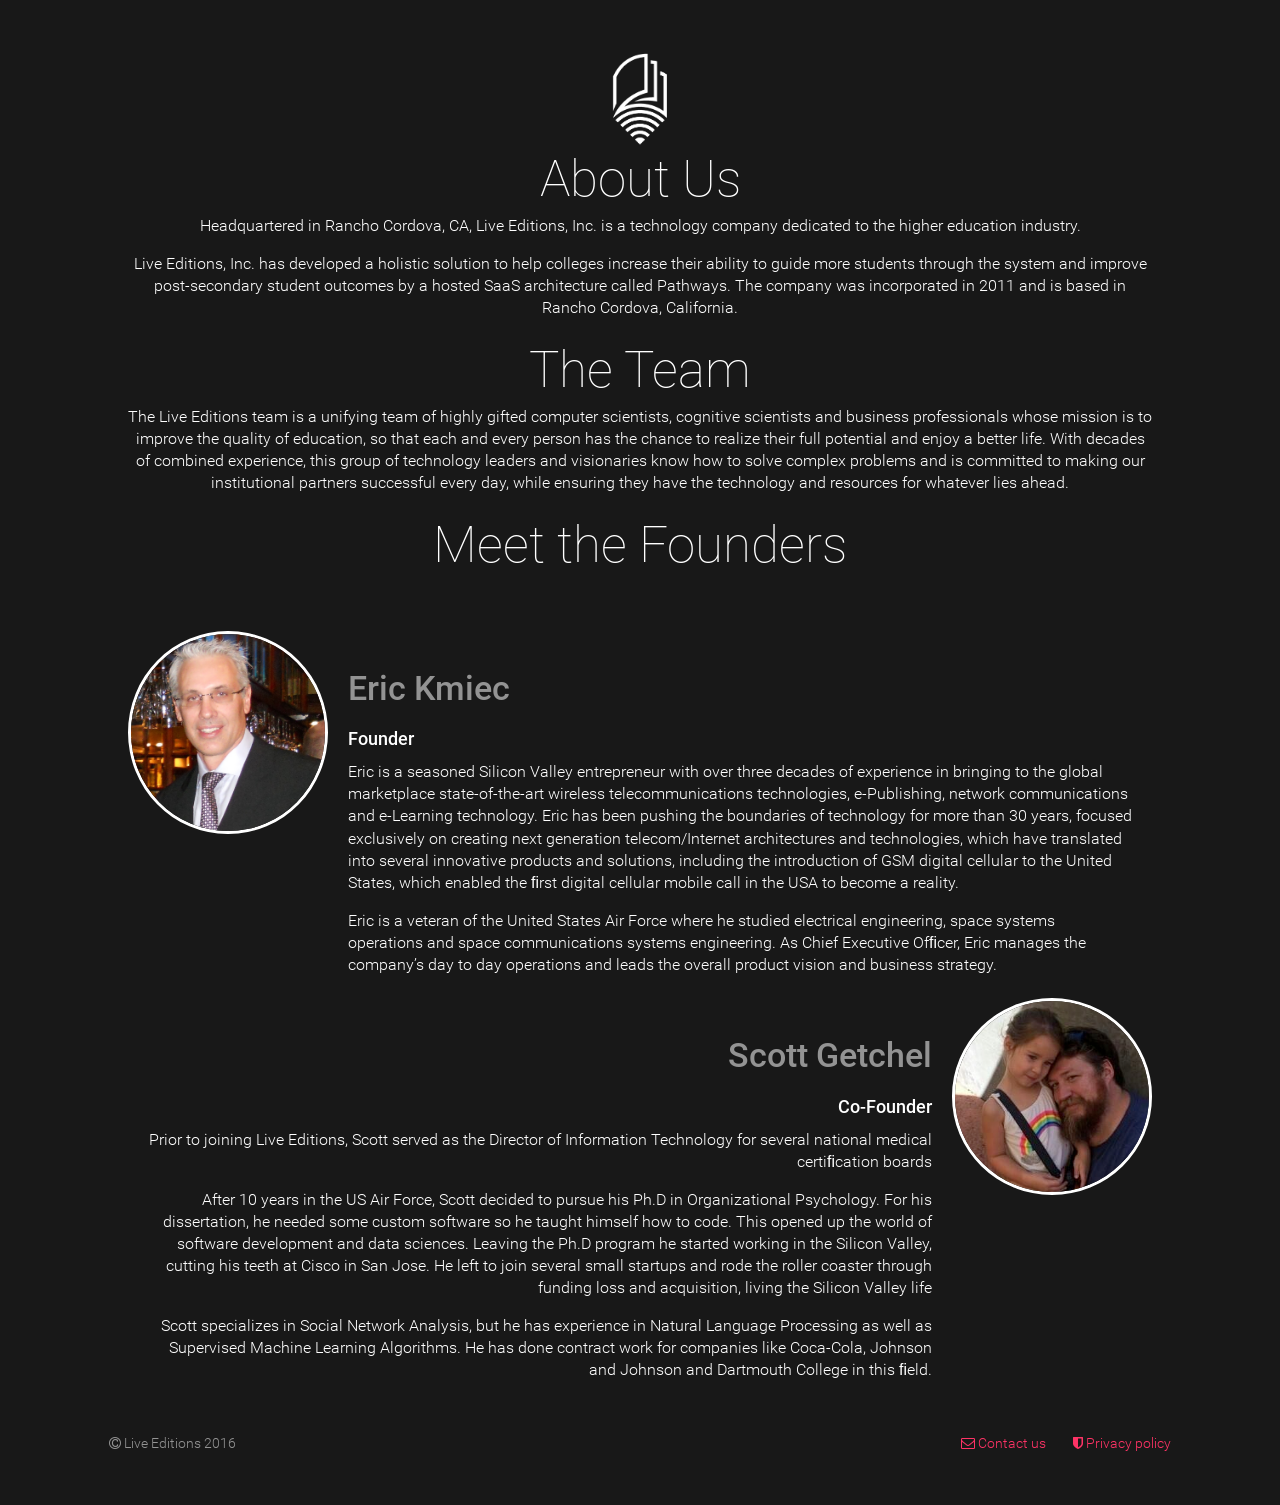
==== about-us.html @ 2123b6d2 "3.2 push" ====
﻿<!DOCTYPE html>

<html lang="en">

<head>

    <meta charset="utf-8">
    <meta http-equiv="X-UA-Compatible" content="IE=edge">
    <meta name="viewport" content="width=device-width, initial-scale=1">
    <meta name="description" content="">
    <meta name="author" content="">
    <title>Pathways - About Us</title>
    <link rel="icon" href="images/favico.jpg">
    <link rel="stylesheet" href="css/font-awesome.min.css">
    <link rel="stylesheet" href="css/standardize.css">
    <link rel="stylesheet" href="css/style.css">
</head>
<body class="body index clearfix">
    <div id="page-wrapper">

        <div id="page-content">

            <section id="main-privacy" class="main-privacy clearfix">
                <a href="#" class="logo"><img class="image" src="images/liveeditions-book-white.png"></a>
            </section>
            
            
            <section id="main-about-us" class="main-about-us clearfix">
                <span class="main-about-us-header">About Us</span>
                <p>Headquartered in Rancho Cordova, CA, Live Editions, Inc. is a technology company dedicated to the higher education industry.</p>
                <p>Live Editions, Inc. has developed a holistic solution to help colleges increase their ability to guide more students through the system and improve post-secondary student outcomes by a hosted SaaS architecture called Pathways. The company was incorporated in 2011 and is based in Rancho Cordova, California.</p>
            <span class="main-about-us-header">The Team</span>
                <p>The Live Editions team is a unifying team of highly gifted computer scientists, cognitive scientists and 
                    business professionals whose mission is to improve the quality of education, so that each and every
                    person has the chance to realize their full potential and enjoy a better life. With decades of combined
                    experience, this group of technology leaders and visionaries know how to solve complex problems and
                    is committed to making our institutional partners successful every day, while ensuring they have the
                    technology and resources for whatever lies ahead.</p>
            
            </section>


            <section id="about-us" class="about-us-section">

                <p class="notice-header">Meet the Founders </p>

                <div class="bio-section left">
                    <div class="bio-image-container">
                        <img class="bio-image" src="images/team-eric-kmiec.jpg" />
                    </div>
                    <div class="bio-desc-container">
                        <h2>Eric Kmiec</h2>
                        <h4>Founder</h4>
                        <p>Eric is a seasoned Silicon Valley entrepreneur with over three decades of experience in bringing to the global marketplace state-of-the-art wireless telecommunications technologies, e-Publishing, network communications and e-Learning technology.  Eric has been pushing the boundaries of technology for more than 30 years, focused exclusively on creating next generation telecom/Internet architectures and technologies, which have translated into several innovative products and solutions, including the introduction of GSM digital cellular to the United States, which enabled the ﬁrst digital cellular mobile call in the USA to become a reality.   </p>

                        <p>Eric is a veteran of the United States Air Force where he studied electrical engineering, space systems operations and space communications systems engineering. As Chief Executive Ofﬁcer, Eric manages the company’s day to day operations and leads the overall product vision and business strategy. </p>

                    </div>
                </div>

                <div class="bio-section right">
                   
                    <div class="bio-image-container team-left">
                        <img class="bio-image" src="images/team-scott-getchel.png" />
                    </div>

                    <div class="bio-desc-container">
                        <h2 class="right">Scott Getchel</h2>
                        <h4>Co-Founder</h4>
                        <p>Prior to joining Live Editions, Scott served as the Director of Information Technology for several national medical certiﬁcation boards</p>

                        <p>After 10 years in the US Air Force, Scott decided to pursue his Ph.D in Organizational Psychology. For his dissertation, he needed some custom software so he taught himself how to code. This opened up the world of software development and data sciences. Leaving the Ph.D program he started working in the Silicon Valley, cutting his teeth at Cisco in San Jose. He left to join several small startups and rode the roller coaster through funding loss and acquisition, living the Silicon Valley life</p>

                        <p>Scott specializes in Social Network Analysis, but he has experience in Natural Language Processing as well as Supervised Machine Learning Algorithms. He has done contract work for companies like Coca-Cola, Johnson and Johnson and Dartmouth College in this ﬁeld.</p>

                    </div>
                    <div class="bio-image-container team-right">
                        <img class="bio-image" src="images/team-scott-getchel.png" />
                    </div>
                </div>



                
            </section>

            <a id="scrollUp" class=".scrollUp " href="#page-wrapper" style="position: fixed; z-index: 2147483647;"><i class="fa fa-chevron-up"></i></a>


            <footer class="main-footer">
                <div class="utility-nav">
                    <a href="mailto: hello@pathways.com"><i class="fa fa-envelope-o" aria-hidden="true"></i> Contact us</a>
                    <a href="privacy"><i class="fa fa-shield" aria-hidden="true"></i> Privacy policy</a>
                </div>
                <div class="copyright"><i class="fa fa-copyright" aria-hidden="true"></i> Live Editions&nbsp;2016</div>
            </footer>
            <script src="js/plugins/jquery.min.js"></script>
            <script src="js/plugins/jquery.slimscroll.min.js"></script>
            <script src="js/plugins/smoothscroll.min.js"></script>
            <script src="js/index.js"></script>
        </div>

    </div>
</body>
</html>
---- css/standardize.css ----
/*! normalize.css v2.1.0 | MIT License | git.io/normalize */

/* ==========================================================================
   HTML5 display definitions
   ========================================================================== */

/**
 * Correct `block` display not defined in IE 8/9.
 */

article,
aside,
details,
figcaption,
figure,
footer,
header,
hgroup,
main,
nav,
section,
summary {
  display: block;
}

/**
 * Correct `inline-block` display not defined in IE 8/9.
 */

audio,
canvas,
video {
  display: inline-block;
}

/**
 * Prevent modern browsers from displaying `audio` without controls.
 * Remove excess height in iOS 5 devices.
 */

audio:not([controls]) {
  display: none;
  height: 0;
}

/**
 * Address styling not present in IE 8/9.
 */

[hidden] {
  display: none;
}

/* ==========================================================================
   Base
   ========================================================================== */

/**
 * 1. Set default font family to sans-serif.
 * 2. Prevent iOS text size adjust after orientation change, without disabling
 *    user zoom.
 */

html {
  font-family: sans-serif;
  /* 1 */
  -webkit-text-size-adjust: 100%;
  /* 2 */
  -ms-text-size-adjust: 100%;
  /* 2 */
}

/**
 * Remove default margin.
 */

body {
  margin: 0;
}

/* ==========================================================================
   Links
   ========================================================================== */

/**
 * Address `outline` inconsistency between Chrome and other browsers.
 */

a:focus {
  outline: thin dotted;
}

/**
 * Improve readability when focused and also mouse hovered in all browsers.
 */

a:active,
a:hover {
  outline: 0;
}

/* ==========================================================================
   Typography
   ========================================================================== */

/**
 * Address variable `h1` font-size and margin within `section` and `article`
 * contexts in Firefox 4+, Safari 5, and Chrome.
 */

h1 {
  font-size: 2em;
  margin: 0.67em 0;
}

/**
 * Address styling not present in IE 8/9, Safari 5, and Chrome.
 */

abbr[title] {
  border-bottom: 1px dotted;
}

/**
 * Address style set to `bolder` in Firefox 4+, Safari 5, and Chrome.
 */

b,
strong {
  font-weight: bold;
}

/**
 * Address styling not present in Safari 5 and Chrome.
 */

dfn {
  font-style: italic;
}

/**
 * Address differences between Firefox and other browsers.
 */

hr {
  -moz-box-sizing: content-box;
  box-sizing: content-box;
  height: 0;
}

/**
 * Address styling not present in IE 8/9.
 */

mark {
  background: #ff0;
  color: #000;
}

/**
 * Correct font family set oddly in Safari 5 and Chrome.
 */

code,
kbd,
pre,
samp {
  font-family: monospace, serif;
  font-size: 1em;
}

/**
 * Improve readability of pre-formatted text in all browsers.
 */

pre {
  white-space: pre-wrap;
}

/**
 * Set consistent quote types.
 */

q {
  quotes: "\201C" "\201D" "\2018" "\2019";
}

/**
 * Address inconsistent and variable font size in all browsers.
 */

small {
  font-size: 80%;
}

/**
 * Prevent `sub` and `sup` affecting `line-height` in all browsers.
 */

sub,
sup {
  font-size: 75%;
  line-height: 0;
  position: relative;
  vertical-align: baseline;
}

sup {
  top: -0.5em;
}

sub {
  bottom: -0.25em;
}

/* ==========================================================================
   Embedded content
   ========================================================================== */

/**
 * Remove border when inside `a` element in IE 8/9.
 */

img {
  border: 0;
}

/**
 * Correct overflow displayed oddly in IE 9.
 */

svg:not(:root) {
  overflow: hidden;
}

/* ==========================================================================
   Figures
   ========================================================================== */

/**
 * Address margin not present in IE 8/9 and Safari 5.
 */

figure {
  margin: 0;
}

/* ==========================================================================
   Forms
   ========================================================================== */

/**
 * Define consistent border, margin, and padding.
 */

fieldset {
  border: 1px solid #c0c0c0;
  margin: 0 2px;
  padding: 0.35em 0.625em 0.75em;
}

/**
 * 1. Correct `color` not being inherited in IE 8/9.
 * 2. Remove padding so people aren't caught out if they zero out fieldsets.
 */

legend {
  border: 0;
  /* 1 */
  padding: 0;
  /* 2 */
}

/**
 * 1. Correct font family not being inherited in all browsers.
 * 2. Correct font size not being inherited in all browsers.
 * 3. Address margins set differently in Firefox 4+, Safari 5, and Chrome.
 */

button,
input,
select,
textarea {
  font-family: inherit;
  /* 1 */
  font-size: 100%;
  /* 2 */
  font-weight: inherit;
  /* 1 */
  margin: 0;
  /* 3 */
  padding: 0;
}

/**
 * Remove the default button background color that browsers set
 */

button {
  background: transparent;
}

/**
 * Address Firefox 4+ setting `line-height` on `input` using `!important` in
 * the UA stylesheet.
 */

button,
input {
  line-height: normal;
}

/**
 * Address inconsistent `text-transform` inheritance for `button` and `select`.
 * All other form control elements do not inherit `text-transform` values.
 * Correct `button` style inheritance in Chrome, Safari 5+, and IE 8+.
 * Correct `select` style inheritance in Firefox 4+ and Opera.
 */

button,
select {
  text-transform: none;
}

/**
 * Make sure selects don't get the default browser styles.
 */

select {
  -webkit-appearance: none;
}

/**
 * 1. Avoid the WebKit bug in Android 4.0.* where (2) destroys native `audio`
 *    and `video` controls.
 * 2. Correct inability to style clickable `input` types in iOS.
 * 3. Improve usability and consistency of cursor style between image-type
 *    `input` and others.
 */

button,
html input[type="button"],
input[type="reset"],
input[type="submit"] {
  -webkit-appearance: button;
  /* 2 */
  cursor: pointer;
  /* 3 */
}

/**
 * Re-set default cursor for disabled elements.
 */

button[disabled],
html input[disabled] {
  cursor: default;
}

/**
 * 1. Address box sizing set to `content-box` in IE 8/9.
 * 2. Remove excess padding in IE 8/9.
 */

input[type="checkbox"],
input[type="radio"] {
  box-sizing: border-box;
  /* 1 */
  padding: 0;
  /* 2 */
}

/**
 * 1. Address `appearance` set to `searchfield` in Safari 5 and Chrome.
 * 2. Address `box-sizing` set to `border-box` in Safari 5 and Chrome
 *    (include `-moz` to future-proof).
 */

input[type="search"] {
  -webkit-appearance: textfield;
  /* 1 */
  -moz-box-sizing: content-box;
  -webkit-box-sizing: content-box;
  /* 2 */
  box-sizing: content-box;
}

/**
 * Remove inner padding and search cancel button in Safari 5 and Chrome
 * on OS X.
 */

input[type="search"]::-webkit-search-cancel-button,
input[type="search"]::-webkit-search-decoration {
  -webkit-appearance: none;
}

/**
 * Remove inner padding and border in Firefox 4+.
 */

button::-moz-focus-inner,
input::-moz-focus-inner {
  border: 0;
  padding: 0;
}

/**
 * 1. Remove default vertical scrollbar in IE 8/9.
 * 2. Improve readability and alignment in all browsers.
 * 3. Disable resizing by default.
 */

textarea {
  overflow: auto;
  /* 1 */
  vertical-align: top;
  /* 2 */
  resize: none;
  /* 3 */
}

/* ==========================================================================
   Tables
   ========================================================================== */

/**
 * Remove most spacing between table cells.
 */

table {
  border-collapse: collapse;
  border-spacing: 0;
}

html,
body,
div,
span,
applet,
object,
iframe,
h1,
h2,
h3,
h4,
h5,
h6,
p,
blockquote,
pre,
a,
abbr,
acronym,
address,
big,
cite,
code,
del,
dfn,
em,
font,
img,
ins,
kbd,
q,
s,
samp,
small,
strike,
strong,
sub,
sup,
tt,
var,
dl,
dt,
dd,
ol,
ul,
li,
fieldset,
form,
label,
legend,
table,
caption,
tbody,
tfoot,
thead,
tr,
th,
td {
  margin: 0 0px 0 0;
  padding: 0;
  border: 0;
  outline: 0;
  font-family: inherit;
  font-size: 100%;
  font-style: inherit;
  font-weight: inherit;
  vertical-align: baseline;
}

/* remember to define focus styles! */

:focus {
  outline: 0;
}

body {
  line-height: 1;
  color: black;
  background: white;
}

ol,
ul,
li {
  list-style: none;
}

/* tables still need 'cellspacing="0"' in the markup */

table {
  border-collapse: separate;
  border-spacing: 0;
}

caption,
th,
td {
  text-align: left;
  font-weight: normal;
}

blockquote:before,
blockquote:after,
q:before,
q:after {
  content: "";
}

blockquote,
q {
  quotes: "" "";
}

a,
a:hover,
a:visited {
  text-decoration: none;
  outline:none;
}

button,
input {
  font-size: inherit;
  color: inherit;
  border: none;
}

img {
  width: 100%;
  height: auto;
}

.clearfix:before,
.clearfix:after {
  content: "";
  display: table;
}

.clearfix:after {
  clear: both;
}

.clearfix {
  *zoom: 1;
}

* {
  -moz-box-sizing: border-box;
  box-sizing: border-box;
}


* {
    -webkit-box-sizing: border-box;
    -moz-box-sizing: border-box;
    box-sizing: border-box;
}

.col-lg-1, .col-lg-10, .col-lg-11, .col-lg-12, .col-lg-2, .col-lg-3, .col-lg-4, .col-lg-5, .col-lg-6, .col-lg-7, .col-lg-8, .col-lg-9, .col-md-1, .col-md-10, .col-md-11, .col-md-12, .col-md-2, .col-md-3, .col-md-4, .col-md-5, .col-md-6, .col-md-7, .col-md-8, .col-md-9, .col-sm-1, .col-sm-10, .col-sm-11, .col-sm-12, .col-sm-2, .col-sm-3, .col-sm-4, .col-sm-5, .col-sm-6, .col-sm-7, .col-sm-8, .col-sm-9, .col-xs-1, .col-xs-10, .col-xs-11, .col-xs-12, .col-xs-2, .col-xs-3, .col-xs-4, .col-xs-5, .col-xs-6, .col-xs-7, .col-xs-8, .col-xs-9 {
    position: relative;
    min-height: 1px;
    padding-right: 15px;
    padding-left: 15px;
}

.row {
    margin-right: 0;
    margin-left: 0;
}
---- css/style.css ----
/* roboto-100 - latin */
@font-face {
    font-family: 'Roboto';
    font-style: normal;
    font-weight: 100;
    src: url('../fonts/roboto-v15-latin-100.eot'); /* IE9 Compat Modes */
    src: local('Roboto Thin'), local('Roboto-Thin'), url('../fonts/roboto-v15-latin-100.eot?#iefix') format('embedded-opentype'), /* IE6-IE8 */
    url('../fonts/roboto-v15-latin-100.woff2') format('woff2'), /* Super Modern Browsers */
    url('../fonts/roboto-v15-latin-100.woff') format('woff'), /* Modern Browsers */
    url('../fonts/roboto-v15-latin-100.ttf') format('truetype'), /* Safari, Android, iOS */
    url('../fonts/roboto-v15-latin-100.svg#Roboto') format('svg'); /* Legacy iOS */
}

/* roboto-300 - latin */
@font-face {
    font-family: 'Roboto';
    font-style: normal;
    font-weight: 300;
    src: url('../fonts/roboto-v15-latin-300.eot'); /* IE9 Compat Modes */
    src: local('Roboto Light'), local('Roboto-Light'), url('../fonts/roboto-v15-latin-300.eot?#iefix') format('embedded-opentype'), /* IE6-IE8 */
    url('../fonts/roboto-v15-latin-300.woff2') format('woff2'), /* Super Modern Browsers */
    url('../fonts/roboto-v15-latin-300.woff') format('woff'), /* Modern Browsers */
    url('../fonts/roboto-v15-latin-300.ttf') format('truetype'), /* Safari, Android, iOS */
    url('../fonts/roboto-v15-latin-300.svg#Roboto') format('svg'); /* Legacy iOS */
}

/* roboto-regular - latin */
@font-face {
    font-family: 'Roboto';
    font-style: normal;
    font-weight: 400;
    src: url('../fonts/roboto-v15-latin-regular.eot'); /* IE9 Compat Modes */
    src: local('Roboto'), local('Roboto-Regular'), url('../fonts/roboto-v15-latin-regular.eot?#iefix') format('embedded-opentype'), /* IE6-IE8 */
    url('../fonts/roboto-v15-latin-regular.woff2') format('woff2'), /* Super Modern Browsers */
    url('../fonts/roboto-v15-latin-regular.woff') format('woff'), /* Modern Browsers */
    url('../fonts/roboto-v15-latin-regular.ttf') format('truetype'), /* Safari, Android, iOS */
    url('../fonts/roboto-v15-latin-regular.svg#Roboto') format('svg'); /* Legacy iOS */
}

/* roboto-500 - latin */
@font-face {
    font-family: 'Roboto';
    font-style: normal;
    font-weight: 500;
    src: url('../fonts/roboto-v15-latin-500.eot'); /* IE9 Compat Modes */
    src: local('Roboto Medium'), local('Roboto-Medium'), url('../fonts/roboto-v15-latin-500.eot?#iefix') format('embedded-opentype'), /* IE6-IE8 */
    url('../fonts/roboto-v15-latin-500.woff2') format('woff2'), /* Super Modern Browsers */
    url('../fonts/roboto-v15-latin-500.woff') format('woff'), /* Modern Browsers */
    url('../fonts/roboto-v15-latin-500.ttf') format('truetype'), /* Safari, Android, iOS */
    url('../fonts/roboto-v15-latin-500.svg#Roboto') format('svg'); /* Legacy iOS */
}



body {
    background-color: #181818;
    font: 300 1em/1.38 Roboto, sans-serif;
    color: rgb(0, 0, 0);
}

a, a:active, a:focus {
    outline: 0;
    border: none;
}

h1 {
    width: 66%;
    margin: 60px auto 0;
    font-size: 2.5em;
    font-weight: 500;
    line-height: 1.38;
    text-align: center;
    color: rgb(255, 255, 255);
}

h2 {
    width: 66%;
    margin: 30px auto 0;
    font-size: 1.2em;
    line-height: 1.68;
    text-align: center;
    color: rgb(147, 147, 147);
}

h2-sub {
    width: 66%;
    margin: 10px auto 0;
    font-size: 1.9em;
    line-height: 1.68;
    text-align: center;
    color: rgb(147, 147, 147);
}



h3 {
    float: left;
    clear: both;
    width: 100%;
    margin-top: 15px;
    font-size: 0.875em;
    font-weight: 400;
    line-height: 1.38;
    text-align: center;
    text-transform: uppercase;
    letter-spacing: 1px;
    color: rgb(147, 147, 147);
}

h4 {
    float: left;
    margin-left: 34%;
    /*font-style: italic;*/
    line-height: 1.38;
}

h5 {
    float: left;
    clear: both;
    margin-left: 34%;
    line-height: 1.38;
    text-transform: uppercase;
    letter-spacing: 3px;
    color: rgb(0,0,0);
}
/*.product h4 {
  width: 49.0833333333%;
  font-size: 2.625em;
  color: rgb(0,0,0);
}

.product h5 {
  width: 49.0833333333%;
  font-size: 0.875em;
  font-weight: 500;
}*/



.product h4 {
    width: 32%;
    font-size: 2.875em;
    color: rgb(0, 0, 0);
}

.product h5 {
    width: 32%;
    margin-top: 5px;
    font-weight: 700;
}


.product img {
    z-index: 50;
    width: 159px;
}


.preloader {
    position: fixed;
    background: rgba(0, 0, 0, 1);
    overflow: hidden;
    z-index: 999998;
}

.preloader, .preloader__img {
    top: 0;
    bottom: 0;
    left: 0;
    right: 0;
}


.preloader__img {
    position: absolute;
    margin: auto;
    z-index: 999999;
}


.medium-section img {
    position: absolute;
    top: 0;
    bottom: 0;
    left: 10.9166666666%;
    margin: auto 0;
    padding-top: 30px;
}

.main-section img {
    float: left;
    clear: both;
    width: 100%;
    margin-top: 10px;
}

.stream h4 {
    width: 32%;
    font-size: 2.875em;
    color: rgb(0, 0, 0);
}

.stream h5 {
    width: 32%;
    margin-top: 5px;
    font-weight: 700;
}

/*.stream img {
  z-index: 4;
  width: 139px;
}*/


.screen img {
    z-index: 4;
    /*width: 300px;*/
    width: 200px;
}

.phone img {
    z-index: 4;
    width: 139px;
}

.onramp {
    background-image: url(../images/bg-pattern.png);
    background-color: rgb(245, 245, 245);
}

.outreach {
    /*background-image: url(../images/bg-pattern.png);*/
    background-color: rgb(67, 67, 69);
}

.explore .medium-section-name, .explore .medium-section-short, .explore .medium-section-text {
    color: #fff;
}

.outreach .medium-section-name, .outreach .medium-section-short, .outreach .medium-section-text {
    color: #fff;
}

.explore {
    background-image: url(../images/bg-pattern.png);
    background-color: rgb(1, 89, 114);
}

.pathways {
    background-color: rgb(219, 86, 106);
}

a {
    line-height: 1.38;
}

blockquote {
    width: 66%;
    margin: 0 auto;
    font-style: italic;
    font-size: 2em;
    font-weight: 100;
    line-height: 1.38;
    text-align: center;
    color: rgb(255, 255, 255);
}

.buy-button {
    background-color: rgb(247, 222, 114);
}

footer {
    float: left;
    clear: both;
    width: 100%;
    padding: 36px 8.5% 52px;
    font-size: 14px;
}


header {
    position: fixed;
    top: 0;
    left: 0;
    right: 0;
    z-index: 87;
    width: 100%;
    height: 100px;
    margin: 0 auto;
    background-color: rgba(0,0,0,0.35);
}

.logo {
    display: inline-block;
    float: left;
    width: 100px;
    margin: 5px 0 0 8.5%;
}


img {
    display: block;
    height: auto;
    overflow: hidden;
}

li {
    float: left;
    width: 22.8535353535%;
}

    li img {
        width: 88px;
        margin: 0 auto;
    }

section {
    width: 100%;
    margin: 0 auto;
}

ul {
    width: 792px;
    margin: 100px auto 0;
}

.adam {
    margin-left: 2.904040404%;
}

.product {
    /*background-color: rgb(237, 72, 119);*/
}

    .product .medium-section-text {
        margin-top: 22px;
    }



.by {
    width: 66%;
    margin: 15px auto 0;
    font-style: italic;
    font-size: 1.25em;
    font-weight: 100;
    line-height: 1.38;
    text-align: center;
    color: rgb(147, 147, 147);
}

.copyright {
    display: inline-block;
    color: rgb(147, 147, 147);
}

.utility-nav {
    float: right;
    font-size: 14px;
    line-height: 1.38;
}

    .utility-nav a,
    .utility-nav a:active,
    .utility-nav a:visited {
        color: #FF3366;
    }

    .utility-nav a {
        margin-left: 24px;
    }

        .utility-nav a:first-child {
            margin-left: 0;
        }

.medium-section {
    position: relative;
    padding-top: 120px;
    padding-bottom: 130px;
}

.hide {
    display: none;
}


.medium-section-background {
    margin-top: 0;
    /*margin-bottom: 96px;*/
    height: 400px;
    /*background: url(../images/bg-poly.jpg) 50% 0 no-repeat rgb(0, 0, 0);*/
    padding-top: 90px;
    padding-bottom: 70px;
    /*background: url(../images/bg-unfocus.png) no-repeat center center;*/
    /*background: url(../images/bg_screen_20.jpeg) no-repeat center center;*/
    /*background-size: 100% 100%;*/
    /*background-image: url(../images/bg-splash.jpeg);*/
    background-size: cover;
    height: 100%;
    position: relative;
}

.medium-banner-section {
    position: relative;
    /* padding-top: 20px; */
    padding-bottom: 20px;
    background-color: #101010;
}


.medium-section-text {
    float: left;
    clear: both;
    width: 49.0833333333%;
    margin-left: 34%;
    line-height: 1.38;
    color: rgb(0, 0, 0);
}

.feature-text {
    float: left;
    clear: both;
    width: 100%;
    margin-top: 19px;
    font-size: 0.875em;
    font-weight: 400;
    line-height: 1.38;
    text-align: center;
    color: rgb(208, 208, 208);
}

.banner-block {
    background-color: rgba(38, 114, 136, 0.42);
    color: #fff;
    width: 100%;
    margin: 10px auto 0;
    padding: 10px;
    /*height: 180px;*/
    display: inline-block;
}

.banner-block-inner {
    width: 70%;
    margin: 10px auto 0;
}

.banner-block h2 {
    width: 100% !important;
    margin: 10px auto 0;
    font-size: 1.2em;
    line-height: 1.68;
    text-align: left;
    color: #fff;
    padding-bottom: 10px;
}

.banner-block ul {
    /*margin: 0;
	padding: 0;
	list-style: none;
    width:50%;
    float:left;*/
    list-style-type: none;
    margin: 0;
    padding: 0;
    display: inline-block;
}


.col-left {
    width: 50%;
    float: left;
}

.col-right {
    width: 50%;
    float: right;
}

.banner-list {
    margin-bottom: 20px;
}

    .banner-list li {
        color: rgba(255,255,255, 0.8);
        margin-bottom: 5px;
        float: none !important;
        width: 100% !important;
        margin-left: 50px;
        float: left;
        width: 22.8535353535%;
        display: -webkit-inline-flex;
        display: -ms-inline-flexbox;
        display: inline-flex;
    }

.features {
    padding-bottom: 160px;
    background-color: rgb(17, 17, 17);
}

.handle {
    float: left;
    clear: both;
    width: 100%;
    font-size: 0.813em;
    font-weight: 400;
    line-height: 1.38;
    text-align: center;
    color: rgb(78, 169, 244);
}

.main-section {
    margin-top: 100px;
    text-align: center;
    background-color: rgba(0,0,0,0.35);
}


.news-icon {
    display: inline-block;
    width: 30px;
    margin-right: 10px;
    vertical-align: top;
}

.news-text {
    display: inline-block;
    text-align: left;
}

    .news-text strong {
        display: block;
    }

.news-notice {
    position: absolute;
    top: 34px;
    right: 6.5%;
    font-size: 0.8em;
    line-height: 1.2;
    text-align: right;
    color: white;
}

    .news-notice strong {
        color: #FF3366;
    }

.std-button {
    display: inline-block;
    margin: 50px auto 0;
    padding: 12px 28px;
    border-radius: 3px;
    background: rgb(78, 169, 244);
    color: white;
    font-size: 13px;
    text-transform: uppercase;
    font-weight: bold;
    letter-spacing: 1px;
}

.stream {
    background-color: rgb(78, 169, 244);
}

    .stream .medium-section-text {
        margin-top: 30px;
    }


.small-section {
    padding-top: 40px;
    padding-bottom: 50px;
    text-align: center;
}

.small-section-empty {
    padding-top: 20px;
    padding-bottom: 20px;
    text-align: center;
}

.text {
    width: 66.0833333333%;
    margin: 100px auto 0;
    font-size: 1.375em;
    font-weight: 500;
    line-height: 1.38;
    text-align: center;
    text-transform: uppercase;
    letter-spacing: 2px;
    color: rgb(255, 255, 255);
}

.feature-2,
.feature-3,
.feature-4 {
    margin-left: 2.5%;
}

.feature-5 {
    clear: both;
    margin-top: 60px;
}

.feature-6,
.feature-7 {
    margin: 60px 0 0 3.0303030303%;
}

.feature-8 {
    margin: 60px 0 0 2.5252525252%;
}

.footer-link-2,
.footer-link-3,
.footer-link-4 {
    margin-left: 29px;
}

.newsletter-signup {
    margin: 0 8.5%;
    padding: 50px 0;
    border-bottom: 1px solid rgba(255, 255, 255, 0.11);
    text-align: center;
}

.sign-up {
    display: inline-block;
    margin: 20px;
}

.signup-notice {
    display: inline-block;
    color: white;
}

.email-field {
    width: 300px;
    padding: 10px 15px;
    background: rgb(54, 54, 54);
    color: rgb(236, 71, 119);
}

.sign-up-button {
    padding: 10px 15px;
    background: rgb(237, 72, 119);
}

.form-notice {
    color: rgb(237, 72, 119);
}

.primary-nav a {
    margin-left: 0px;
    padding: 10px 20px;
    color: white;
}

.primary-nav .download {
    color: rgb(247, 222, 114);
}

.news-logo {
    display: inline-block;
    width: 100px;
    margin-bottom: 20px;
}




/* private policy*/


.main-privacy {
    display: block;
    width: 172px;
    height: 34px;
    margin: 50px auto 0;
}

    .main-privacy .logo {
        display: block;
        height: auto;
        overflow: hidden;
        margin: 0 auto;
        float: none;
    }


.notice-section {
    width: 60%;
    margin-top: 50px;
    font-size: 1em;
    color: rgb(182, 182, 182);
}

.notice-header {
    width: 80%;
    margin: 0 auto;
    /* margin-top: 100px; */
    margin-bottom: 50px;
    font-size: 3.2em;
    font-weight: 100;
    line-height: 1.38;
    text-align: center;
    color: rgb(255, 255, 255);
    min-height: 31px;
}

.notice {
    font-style: italic;
    color: white;
    min-height: 31px;
    margin: 0 auto;
    text-align: justify;
}

    .notice p {
        font-style: normal;
        color: white;
        margin-bottom: 1em;
    }

.inset {
    padding-left: 20px;
}

.notice h4 {
    float: none;
    display: inline-block;
    font-weight: 500;
    font-size: 1.1em;
    text-align: left;
    margin-left: 0;
    font-style: normal;
    margin-bottom: 10px;
}

.notice a,
.notice a:visited .notice a:active {
    color: rgb(78, 169, 244);
}

/* about us */

.main-about-us {
    margin: 20px auto 0;
    width: 80%;
    text-align: center;
    margin-top: 60px;
}

    .main-about-us p {
        font-style: normal;
        color: white;
        margin-bottom: 1em;
    }


.main-about-us-header {
    width: 80%;
    margin: 0 auto;
    margin-top: 100px;
    margin-bottom: 50px;
    font-size: 3.2em;
    font-weight: 100;
    line-height: 1.38;
    text-align: center;
    color: rgb(255, 255, 255);
    min-height: 31px;
}

.about-us-section {
    width: 80%;
    /*margin-top:60px;*/
}

.bio-desc-container p {
    font-style: normal;
    color: white;
    margin-bottom: 1em;
}

.bio-section {
    color: #fff;
    display: inline-flex;
}

.right {
    text-align: right !important;
    /*margin-right:20px;*/
}

.left {
    text-align: left !important;
    /*margin-left:20px;*/
}

.bio-image-container {
}

.bio-image {
    border-radius: 50%;
    width: 200px;
    border-width: 3px;
    border-color: #fff;
    border-style: solid;
}

.bio-desc-container {
    margin-left: 20px;
    margin-right: 20px;
}

    .bio-desc-container p {
        font-style: normal;
        color: white;
        margin-bottom: 1em;
    }

    .bio-desc-container h2 {
        float: none;
        width: auto;
        display: block;
        font-weight: 500;
        font-size: 2.1em;
        text-align: left;
        margin-left: 0;
        font-style: normal;
        margin-bottom: 10px;
    }

    .bio-desc-container h4 {
        float: none;
        display: inline-block;
        font-weight: 500;
        font-size: 1.1em;
        text-align: left;
        margin-left: 0;
        font-style: normal;
        margin-bottom: 10px;
    }


.team-left {
    display: none;
}

.team-right {
    display: block;
}


@media ( max-width: 1028px) {

    .screen img {
        z-index: 4;
        width: 200px;
    }

    .banner-block-inner {
        width: 90%;
    }
}

@media ( max-width: 1280px) {

    .screen img {
        z-index: 4;
        width: 200px;
    }

    .banner-block-inner {
        width: 90%;
    }
}

@media (max-width: 850px) {

    .col-left {
        width: auto;
        float: none;
    }

    .col-right {
        width: auto;
        float: none;
    }

    .product h5 {
        margin-top: 5px;
        font-weight: 700;
    }

    .medium-section img {
        top: 0px;
        bottom: auto;
        left: 0;
        right: 0;
        margin-right: auto;
        margin-left: auto;
    }

    h4 {
        width: 66%;
        margin-top: 150px;
        margin-left: 17.0588235294%;
        text-align: center;
    }

    h5 {
        width: 66% !important;
        margin-left: 17.0588235294%;
        text-align: center;
    }


    header {
        left: 0;
        right: 0;
        margin-right: auto;
        margin-left: auto;
    }

    .team {
        display: none;
    }

    img {
        height: auto;
        width: 64px;
    }

    li {
        width: 41.4761476147%;
    }

    ul {
        width: 433px;
    }


    .product .medium-section-text {
        margin-top: 30px;
    }

    .medium-section-text {
        width: 66%;
        margin-left: 17.0588235294%;
    }


    /*.notice {
        float: right;
        margin-top: 0;
    }*/

    .team-block {
        height: 500px;
    }


    .feature-2 {
        margin-left: 17.0513051305%;
    }

    .feature-4 {
        clear: none;
        margin-top: 50px;
        margin-left: 17.0513051305%;
    }

    .feature-5 {
        clear: both;
        margin-top: 50px;
    }

    .feature-6 {
        margin-top: 50px;
        margin-left: 16.1296129612%;
    }

    .feature-3,
    .feature-7 {
        clear: both;
        margin-top: 50px;
        margin-left: 0;
    }

    .feature-8 {
        margin-top: 50px;
        margin-left: 17.0513051305%;
    }

    .screen img {
        z-index: 4;
        width: 200px;
    }

    .phone img {
        z-index: 4;
        width: 130px;
    }

    .notice {
        text-align: justify;
    }


    .notice-section {
        width: 90%;
    }

    .notice-header {
        /*font-size: 2.0em;*/
        margin-top: 50px;
        margin-bottom: 50px;
    }

    .main-privacy {
        margin: 20px auto 0;
    }

    .bio-section {
        display: block;
    }

        .bio-section h4 {
            margin-top: 5px;
            width: auto;
        }

    .team-left {
        display: block;
        margin: 0 auto;
    }

    .team-right {
        display: none;
    }

    .right {
        text-align: left !important;
    }
}

@media (max-width: 568px) {
    body {
        font-size: 1em;
    }

    header {
        text-align: center;
    }

    .news-notice {
        display: block;
        position: static;
        padding: 12px 0;
        margin-bottom: 36px;
        text-align: center;
        border-bottom: 1px solid rgba(192, 192, 192, 0.15);
    }

    .news-text strong {
        display: inline-block;
        margin-left: 6px;
        line-height: 30px;
    }

    .medium-section img,
    .team {
        left: 0;
        right: 0;
        margin-right: auto;
        margin-left: auto;
    }

    blockquote {
        font-size: 1.625em;
    }

    h1 {
        margin-top: 30px;
        font-size: 1.925em;
    }

    h2 {
        margin-top: 10px;
    }

    header {
        position: static;
        height: auto;
    }

    .logo {
        float: none;
        margin-right: auto;
        margin-left: auto;
    }

    img {
        height: auto;
    }

    li {
        width: 100%;
    }

    ul {
        width: 250px;
        margin-top: 50px;
    }

    .feature-text {
        font-size: 1.063em;
    }

    .main-section {
        margin-top: 0;
    }

    /*.notice {
        display: block;
        float: none;
        width: 315px;
        margin-right: auto;
        margin-left: auto;
        font-size: 0.938em;
    }*/

    .primary-nav {
        position: static;
        margin-top: 36px;
        margin-right: auto;
        margin-left: auto;
        text-align: center;
    }

    .team-block {
        height: 320px;
    }

    .feature-2 {
        clear: both;
        margin-top: 50px;
        margin-left: 0;
    }

    .feature-4,
    .feature-6,
    .feature-8 {
        clear: both;
        margin-left: 0;
    }

    .copyright,
    .utility-nav {
        float: none;
        display: block;
        text-align: center;
    }

    .copyright {
        margin-top: 24px;
    }

    .col-left {
        width: auto;
        float: none;
    }

    .col-right {
        width: auto;
        float: none;
    }

    .banner-list li {
        margin-left: 5px;
        font-size: 12px;
    }

    .notice {
        text-align: justify;
    }


    .notice-section {
        width: 90%;
    }

    .notice-header {
        font-size: 2.0em;
        margin-top: 50px;
        margin-bottom: 50px;
    }

    .main-privacy {
        margin: 20px auto 0;
    }

    .bio-section {
        display: block;
    }

        .bio-section h4 {
            margin-top: 5px;
        }

    .team-left {
        display: block;
        margin: 0 auto;
    }

    .team-right {
        display: none;
    }

    .right {
        text-align: left !important;
    }
}

@media (max-width: 375px) {

    .utility-nav a {
        display: block;
        margin: auto;
        padding: 10px 0;
    }

    .news-text {
        width: 50%;
    }


    h1 {
        margin-top: 30px;
        font-size: 18px;
    }

    h2 {
        margin-top: 10px;
        font-size: 12px;
    }

    .by {
        font-size: 12px;
    }

    blockquote {
        font-size: 15px;
    }

    .col-left {
        width: auto;
        float: none;
    }

    .col-right {
        width: auto;
        float: none;
    }

    .banner-list li {
        margin-left: 5px;
        font-size: 12px;
    }

    .logo {
        width: 64px;
    }

    .notice {
        text-align: justify;
    }


    .notice-section {
        width: 90%;
    }

    .notice-header {
        font-size: 1.7em;
        margin-top: 50px;
        margin-bottom: 50px;
    }

    .main-privacy {
        margin: 20px auto 0;
    }

    .bio-section {
        display: block;
    }

        .bio-section h4 {
            margin-top: 5px;
        }

    .team-left {
        display: block;
        margin: 0 auto;
    }

    .team-right {
        display: none;
    }

    .right {
        text-align: left !important;
    }

    .main-about-us-header {
        margin-top: 50px;
        margin-bottom: 50px;
        font-size: 1.7em;
    }
}

#scrollUp {
    background: #fcae11 none repeat scroll 0 0;
    bottom: 15px;
    color: #ffffff;
    right: 5px;
    opacity: 1;
    cursor: pointer;
    height: 30px;
    line-height: 25px;
    position: fixed;
    text-align: center;
    width: 30px;
    z-index: 9999;
    font-size: 27px;
    border: 1px solid #fcae11;
    border-radius: 5px;
    -webkit-transition: all 0.3s ease 0s;
    transition: all 0.3s ease 0s;
}

    #scrollUp.hideme {
        right: -30px;
        opacity: 0;
        -webkit-transition: all 0.3s ease 0s;
        transition: all 0.3s ease 0s;
    }

    #scrollUp :hover {
        color: #31708f;
    }
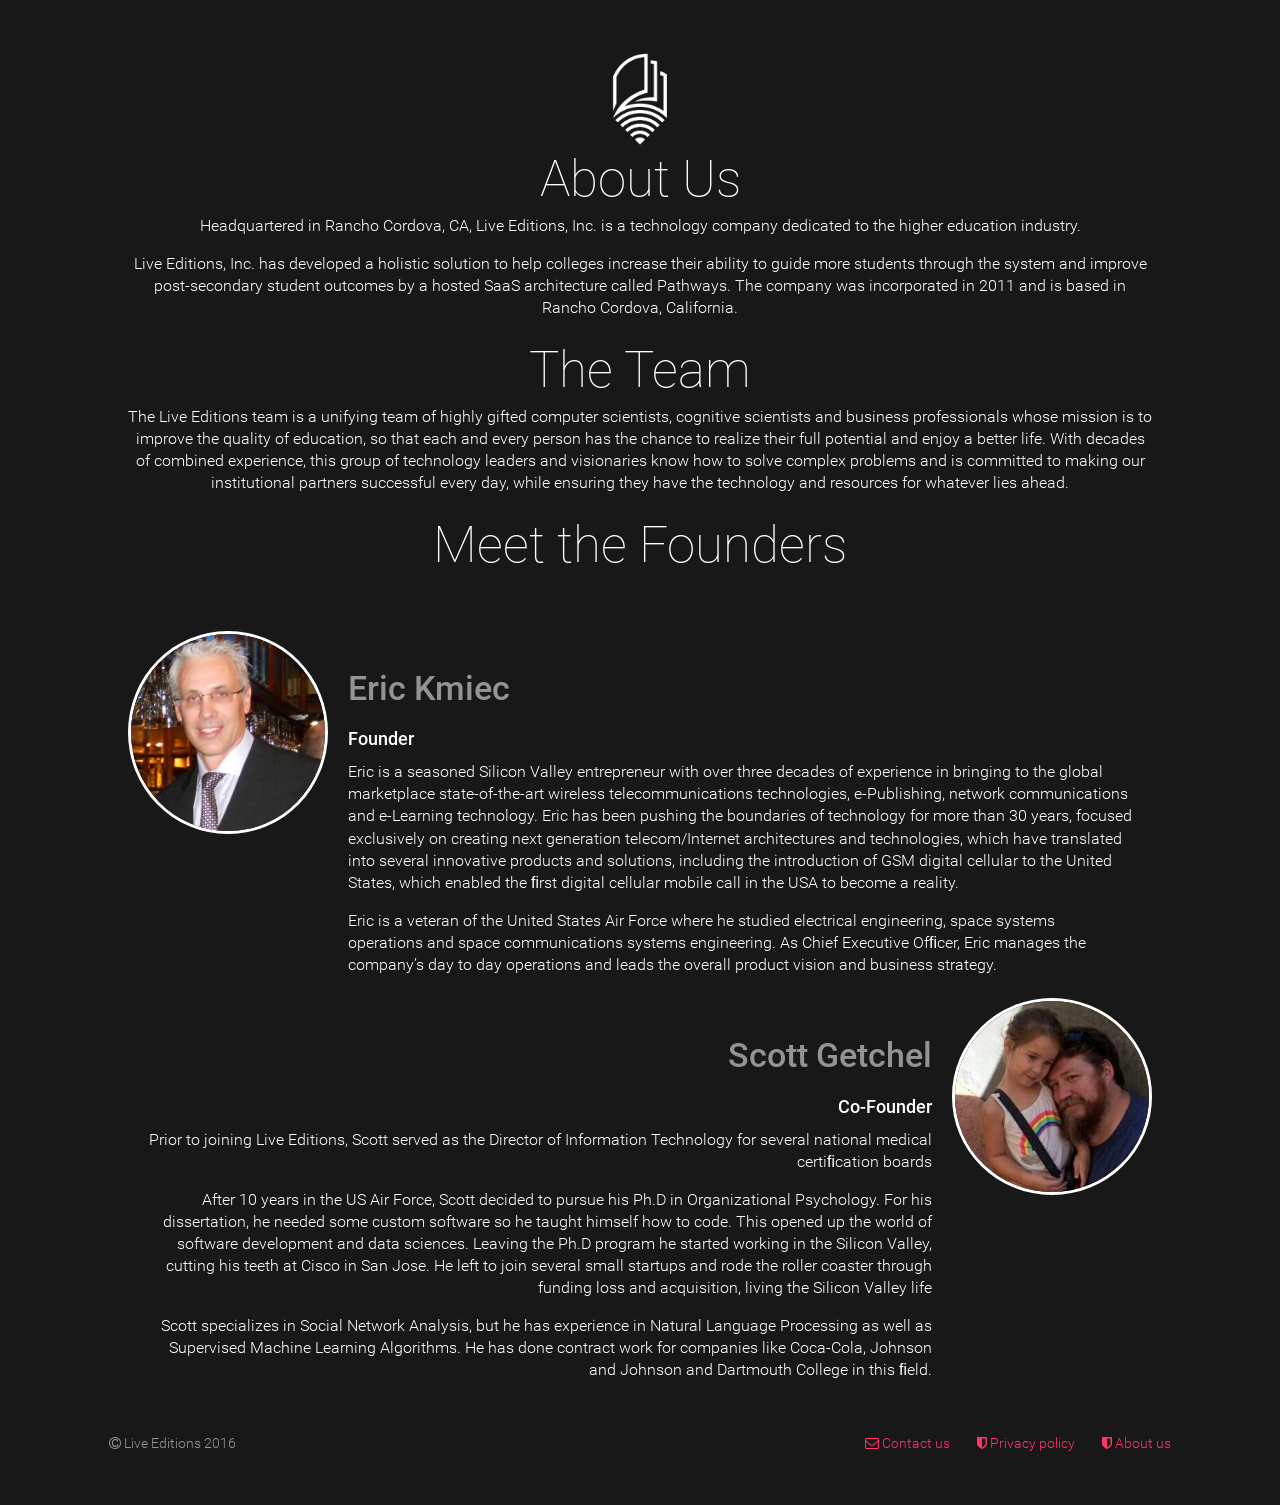
==== commit 015516f2: "3.2.1" ====
--- a/about-us.html
+++ b/about-us.html
@@ -86,11 +86,11 @@
 
             <a id="scrollUp" class=".scrollUp " href="#page-wrapper" style="position: fixed; z-index: 2147483647;"><i class="fa fa-chevron-up"></i></a>
 
-
             <footer class="main-footer">
                 <div class="utility-nav">
-                    <a href="mailto: hello@pathways.com"><i class="fa fa-envelope-o" aria-hidden="true"></i> Contact us</a>
-                    <a href="privacy"><i class="fa fa-shield" aria-hidden="true"></i> Privacy policy</a>
+                    <a href="mailto: support@liveditions.com"><i class="fa fa-envelope-o" aria-hidden="true"></i> Contact us</a>
+                    <a href="privacy.html"><i class="fa fa-shield" aria-hidden="true"></i> Privacy policy</a>
+                    <a href="about-us.html"><i class="fa fa-shield" aria-hidden="true"></i> About us</a>
                 </div>
                 <div class="copyright"><i class="fa fa-copyright" aria-hidden="true"></i> Live Editions&nbsp;2016</div>
             </footer>
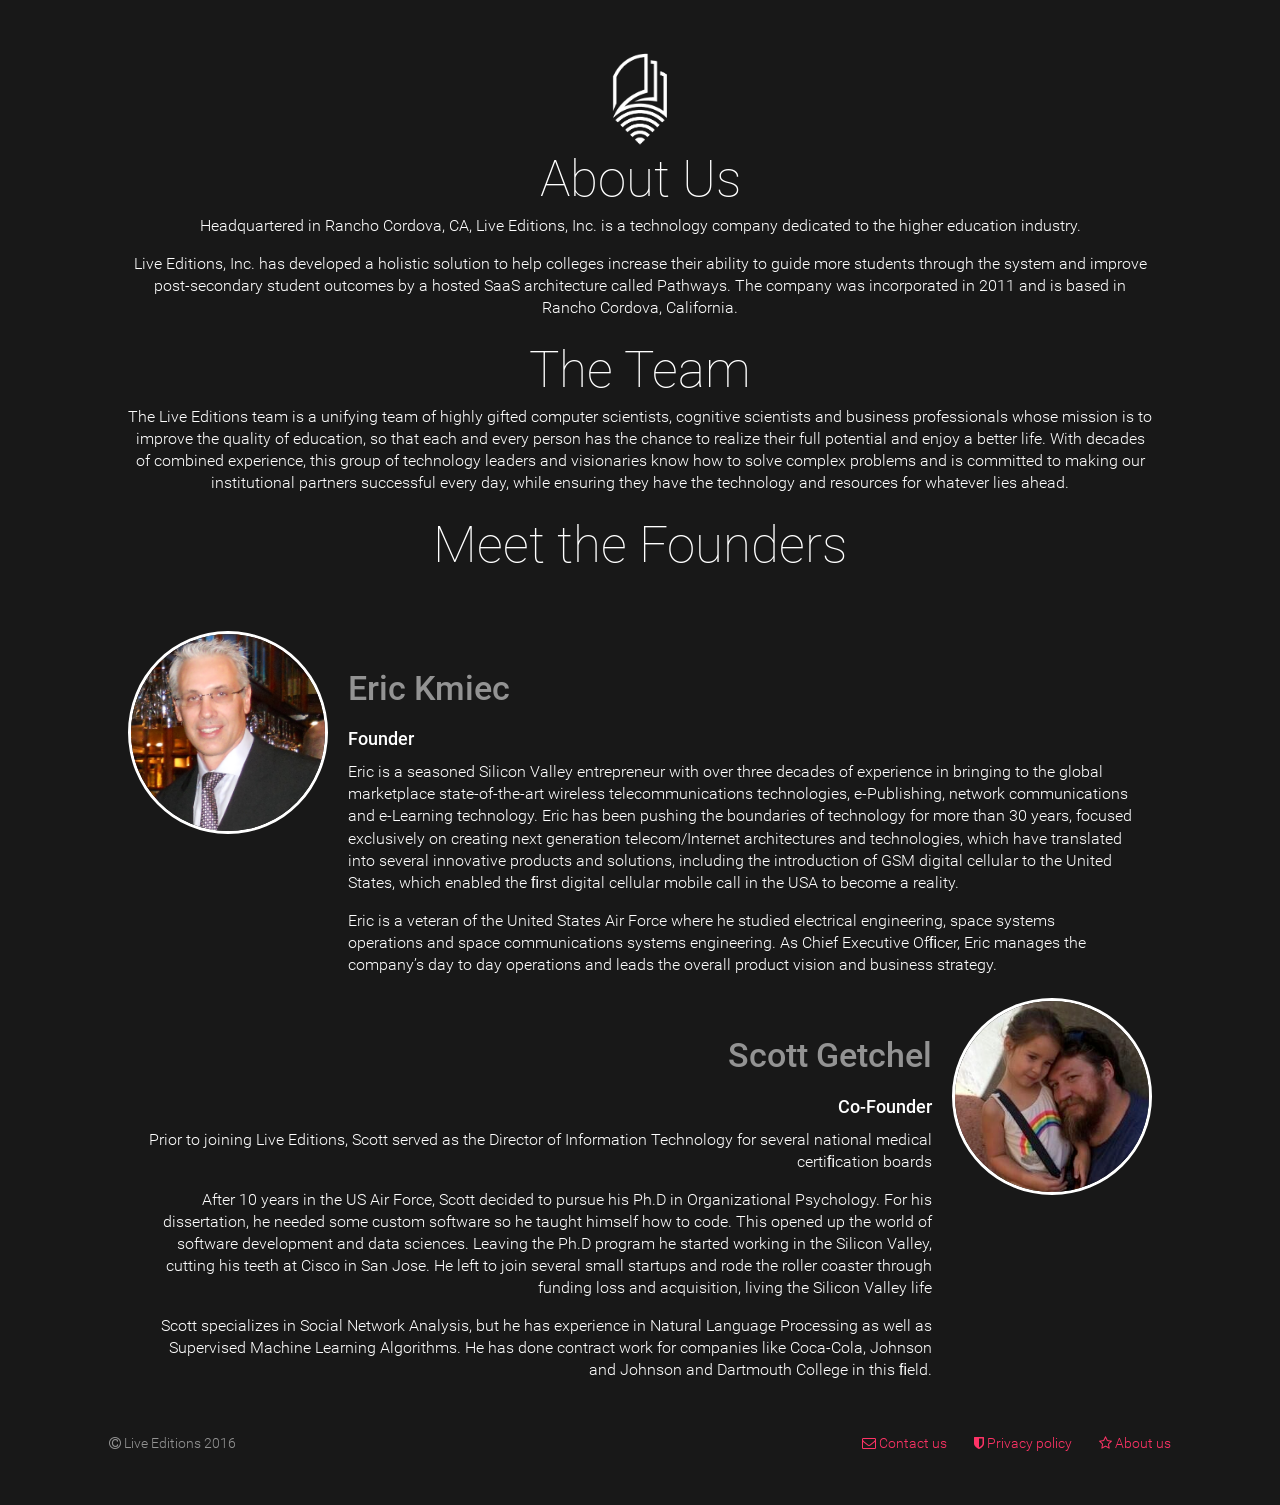
==== commit 58d923a2: "3.2.2" ====
--- a/about-us.html
+++ b/about-us.html
@@ -90,7 +90,7 @@
                 <div class="utility-nav">
                     <a href="mailto: support@liveditions.com"><i class="fa fa-envelope-o" aria-hidden="true"></i> Contact us</a>
                     <a href="privacy.html"><i class="fa fa-shield" aria-hidden="true"></i> Privacy policy</a>
-                    <a href="about-us.html"><i class="fa fa-shield" aria-hidden="true"></i> About us</a>
+                    <a href="about-us.html"><i class="fa fa-star-o" aria-hidden="true"></i> About us</a>
                 </div>
                 <div class="copyright"><i class="fa fa-copyright" aria-hidden="true"></i> Live Editions&nbsp;2016</div>
             </footer>
